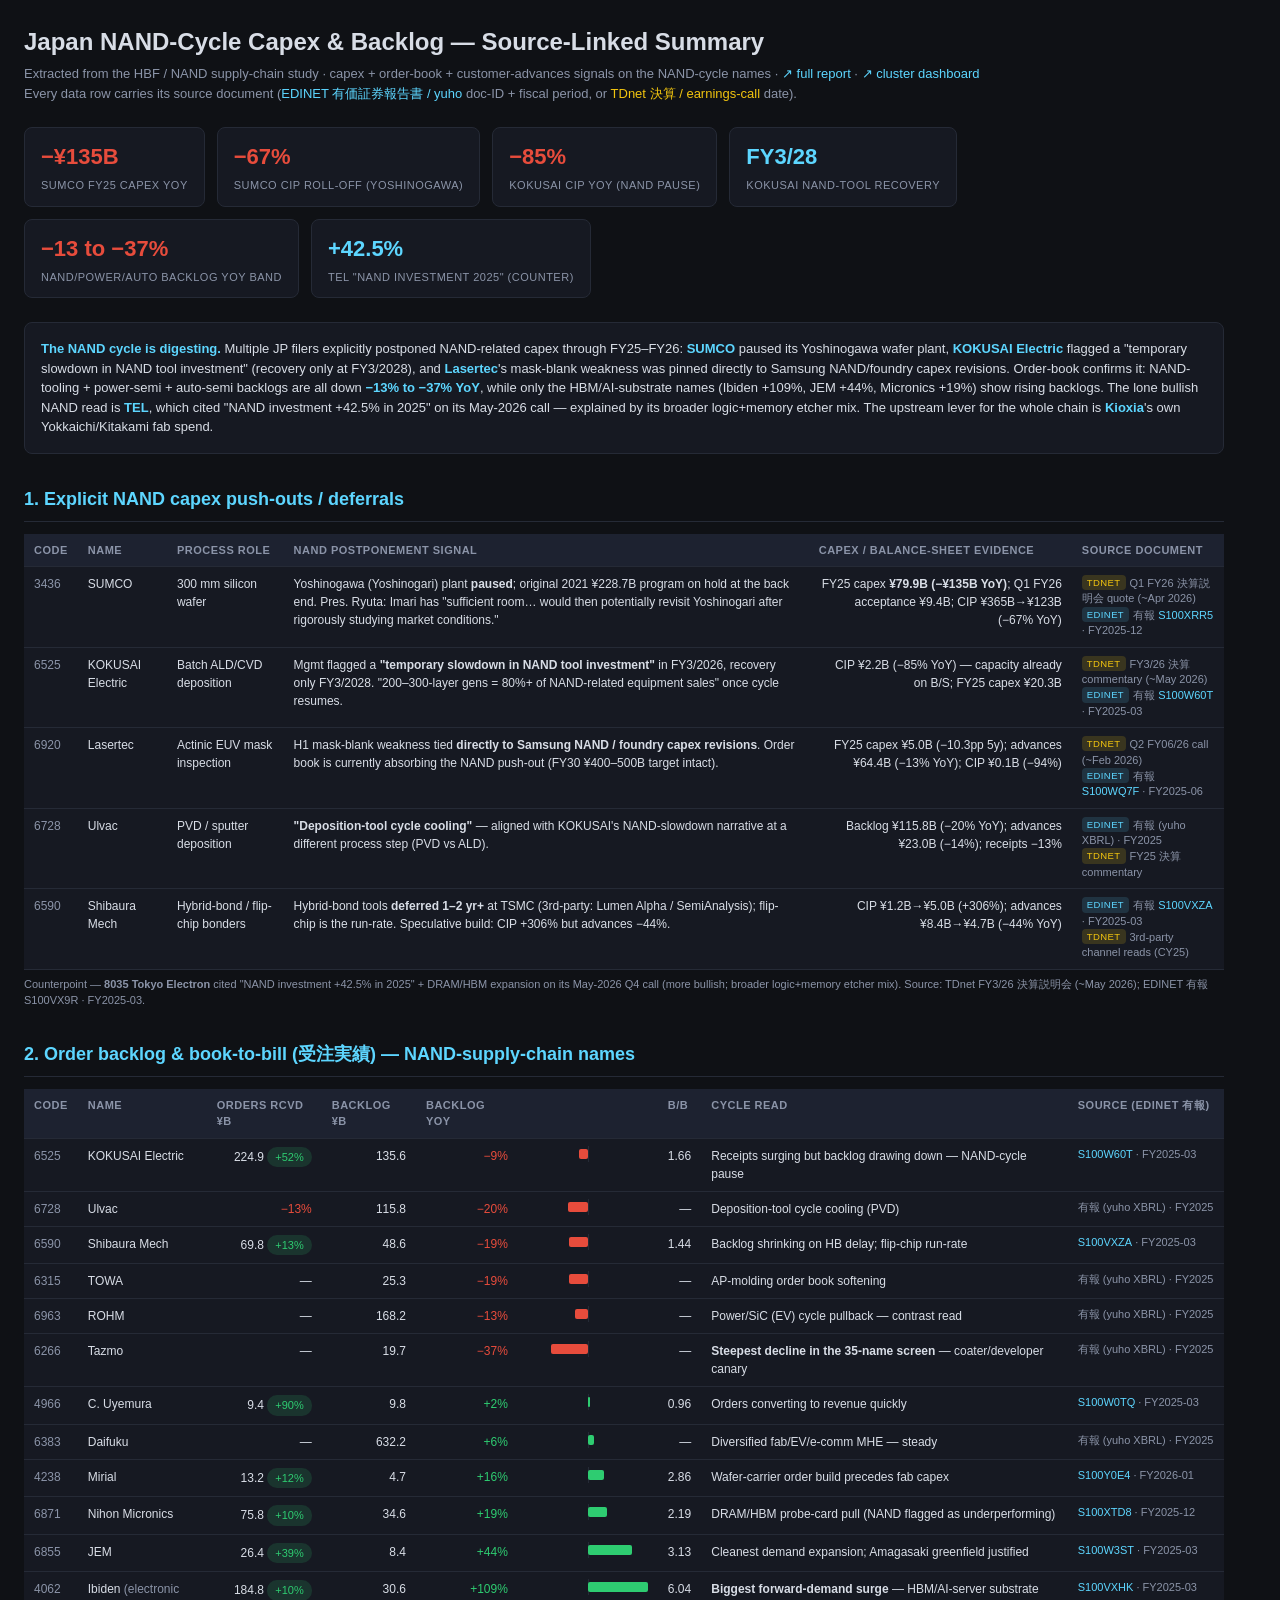
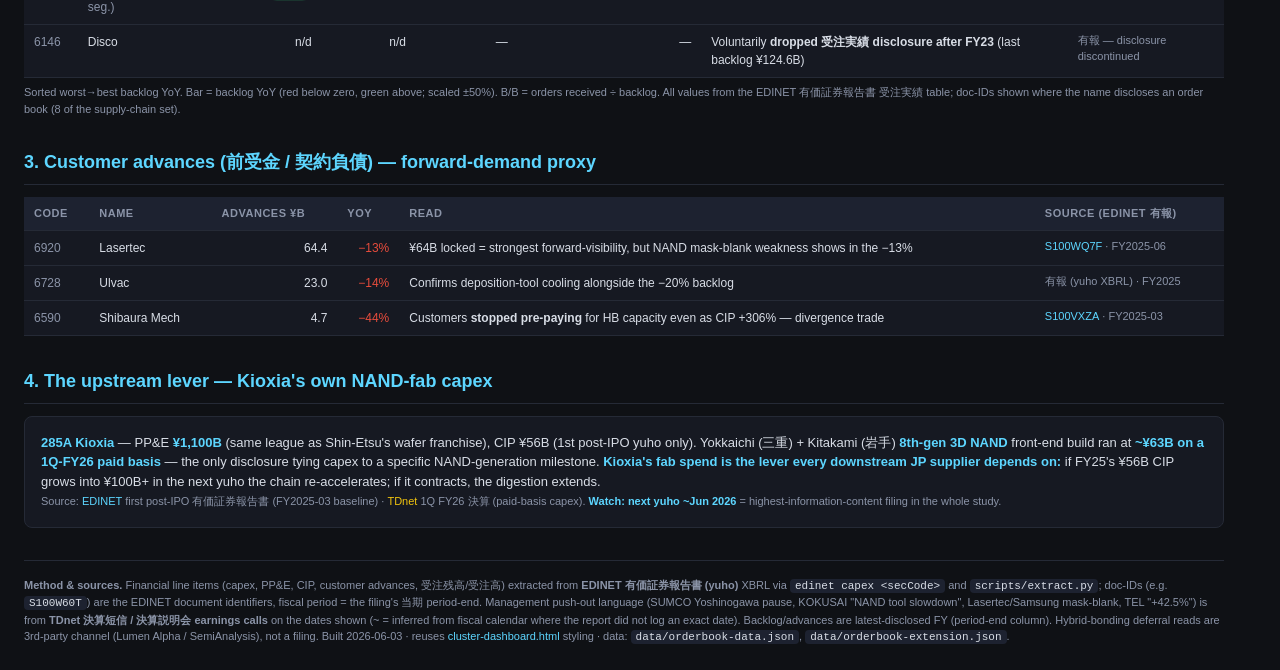
==== 2026-05-27-jp-semi-supply-chain-facilities/nand-capex-backlog.html @ 32453f24 "add NAND-cycle capex & backlog source-linked summary Source-attributed HTML for the HBF/NAND screen:" ====
<!DOCTYPE html>
<html lang="en">
<head>
<meta charset="UTF-8">
<meta name="viewport" content="width=device-width, initial-scale=1">
<title>Japan NAND-Cycle Capex &amp; Backlog — Source-Linked Summary</title>
<style>
  /* CSS reused from cluster-dashboard.html (semi-screen) for visual consistency */
  :root {
    --bg: #0f1115;
    --panel: #161922;
    --border: #252a36;
    --text: #d8dde6;
    --muted: #8b94a8;
    --accent: #5dd6ff;
    --up: #2ecc71;
    --down: #e74c3c;
    --neutral: #f1c40f;
  }
  body {
    margin: 0; padding: 24px;
    background: var(--bg);
    color: var(--text);
    font-family: -apple-system, BlinkMacSystemFont, "Segoe UI", Roboto, sans-serif;
    line-height: 1.5;
    max-width: 1200px;
  }
  h1 { font-size: 24px; margin: 0 0 4px; }
  h2 { font-size: 18px; margin: 32px 0 12px; color: var(--accent); border-bottom: 1px solid var(--border); padding-bottom: 8px; }
  h3 { font-size: 14px; margin: 16px 0 8px; color: var(--muted); text-transform: uppercase; letter-spacing: 0.5px; }
  .subtitle { color: var(--muted); margin-bottom: 24px; font-size: 13px; }
  .kpis { display: flex; gap: 12px; margin: 24px 0; flex-wrap: wrap; }
  .kpi {
    background: var(--panel); border: 1px solid var(--border);
    padding: 12px 16px; border-radius: 8px; min-width: 140px;
  }
  .kpi .val { font-size: 22px; font-weight: 600; color: var(--accent); }
  .kpi .val.down { color: var(--down); }
  .kpi .lbl { font-size: 11px; color: var(--muted); text-transform: uppercase; letter-spacing: 0.5px; margin-top: 4px; }
  .narrative {
    background: var(--panel); border: 1px solid var(--border);
    border-radius: 8px; padding: 16px; margin-bottom: 16px;
    font-size: 13px; color: var(--text);
  }
  .narrative b { color: var(--accent); }
  table {
    width: 100%; border-collapse: collapse;
    background: var(--panel); margin: 12px 0;
    font-size: 12px;
  }
  th, td { padding: 8px 10px; text-align: left; border-bottom: 1px solid var(--border); vertical-align: top; }
  th { background: #1d2230; color: var(--muted); text-transform: uppercase; font-size: 11px; letter-spacing: 0.5px; }
  td.num { text-align: right; font-variant-numeric: tabular-nums; }
  td.pos { color: var(--up); }
  td.neg { color: var(--down); }
  td.code { font-variant-numeric: tabular-nums; color: var(--muted); }
  .pill {
    display: inline-block; padding: 2px 8px; border-radius: 10px;
    background: #1d2230; color: var(--muted); font-size: 11px;
  }
  .pill.up { background: rgba(46, 204, 113, 0.15); color: var(--up); }
  .pill.down { background: rgba(231, 76, 60, 0.15); color: var(--down); }
  /* source-document cell */
  td.src { font-size: 11px; color: var(--muted); line-height: 1.4; }
  td.src .doc { color: var(--accent); font-variant-numeric: tabular-nums; }
  td.src .tag {
    display: inline-block; font-size: 9.5px; text-transform: uppercase; letter-spacing: 0.4px;
    padding: 1px 5px; border-radius: 4px; margin-right: 4px; vertical-align: 1px;
  }
  td.src .tag.edinet { background: rgba(93,214,255,0.14); color: var(--accent); }
  td.src .tag.tdnet { background: rgba(241,196,15,0.16); color: var(--neutral); }
  /* diverging YoY bar */
  .bar { position: relative; height: 14px; width: 120px; }
  .bar .zero { position: absolute; left: 50%; top: -1px; bottom: -1px; width: 1px; background: var(--border); }
  .bar .fill { position: absolute; top: 2px; height: 10px; border-radius: 2px; }
  .bar .fill.up { left: 50%; background: var(--up); }
  .bar .fill.down { right: 50%; background: var(--down); }
  footer { color: var(--muted); font-size: 11px; margin-top: 32px; border-top: 1px solid var(--border); padding-top: 16px; }
  footer code { background: #1d2230; padding: 1px 5px; border-radius: 4px; color: var(--text); }
  a { color: var(--accent); text-decoration: none; }
  a:hover { text-decoration: underline; }
  caption { caption-side: bottom; text-align: left; color: var(--muted); font-size: 11px; padding-top: 6px; }
</style>
</head>
<body>

<h1>Japan NAND-Cycle Capex &amp; Backlog — Source-Linked Summary</h1>
<div class="subtitle">
  Extracted from the HBF / NAND supply-chain study · capex + order-book + customer-advances signals on the NAND-cycle names ·
  <a href="REPORT.md">↗ full report</a> · <a href="cluster-dashboard.html">↗ cluster dashboard</a>
  <br>Every data row carries its source document (<span style="color:var(--accent)">EDINET 有価証券報告書 / yuho</span> doc-ID + fiscal period, or <span style="color:var(--neutral)">TDnet 決算 / earnings-call</span> date).
</div>

<div class="kpis">
  <div class="kpi"><div class="val down">−¥135B</div><div class="lbl">SUMCO FY25 capex YoY</div></div>
  <div class="kpi"><div class="val down">−67%</div><div class="lbl">SUMCO CIP roll-off (Yoshinogawa)</div></div>
  <div class="kpi"><div class="val down">−85%</div><div class="lbl">KOKUSAI CIP YoY (NAND pause)</div></div>
  <div class="kpi"><div class="val">FY3/28</div><div class="lbl">KOKUSAI NAND-tool recovery</div></div>
  <div class="kpi"><div class="val down">−13&nbsp;to&nbsp;−37%</div><div class="lbl">NAND/power/auto backlog YoY band</div></div>
  <div class="kpi"><div class="val">+42.5%</div><div class="lbl">TEL "NAND investment 2025" (counter)</div></div>
</div>

<div class="narrative">
<b>The NAND cycle is digesting.</b> Multiple JP filers explicitly postponed NAND-related capex through FY25–FY26: <b>SUMCO</b> paused its Yoshinogawa wafer plant, <b>KOKUSAI Electric</b> flagged a "temporary slowdown in NAND tool investment" (recovery only at FY3/2028), and <b>Lasertec</b>'s mask-blank weakness was pinned directly to Samsung NAND/foundry capex revisions. Order-book confirms it: NAND-tooling + power-semi + auto-semi backlogs are all down <b>−13% to −37% YoY</b>, while only the HBM/AI-substrate names (Ibiden +109%, JEM +44%, Micronics +19%) show rising backlogs. The lone bullish NAND read is <b>TEL</b>, which cited "NAND investment +42.5% in 2025" on its May-2026 call — explained by its broader logic+memory etcher mix. The upstream lever for the whole chain is <b>Kioxia</b>'s own Yokkaichi/Kitakami fab spend.
</div>

<h2>1. Explicit NAND capex push-outs / deferrals</h2>
<table>
  <thead>
    <tr>
      <th>Code</th><th>Name</th><th>Process role</th><th>NAND postponement signal</th><th>Capex / balance-sheet evidence</th><th>Source document</th>
    </tr>
  </thead>
  <tbody>
    <tr>
      <td class="code">3436</td><td>SUMCO</td><td>300 mm silicon wafer</td>
      <td>Yoshinogawa (Yoshinogari) plant <b>paused</b>; original 2021 ¥228.7B program on hold at the back end. Pres. Ryuta: Imari has "sufficient room… would then potentially revisit Yoshinogari after rigorously studying market conditions."</td>
      <td class="num">FY25 capex <b>¥79.9B (−¥135B YoY)</b>; Q1 FY26 acceptance ¥9.4B; CIP ¥365B→¥123B (<span class="neg">−67% YoY</span>)</td>
      <td class="src"><span class="tag tdnet">tdnet</span>Q1 FY26 決算説明会 quote (~Apr 2026)<br><span class="tag edinet">edinet</span>有報 <span class="doc">S100XRR5</span> · FY2025-12</td>
    </tr>
    <tr>
      <td class="code">6525</td><td>KOKUSAI Electric</td><td>Batch ALD/CVD deposition</td>
      <td>Mgmt flagged a <b>"temporary slowdown in NAND tool investment"</b> in FY3/2026, recovery only FY3/2028. "200–300-layer gens = 80%+ of NAND-related equipment sales" once cycle resumes.</td>
      <td class="num">CIP ¥2.2B (<span class="neg">−85% YoY</span>) — capacity already on B/S; FY25 capex ¥20.3B</td>
      <td class="src"><span class="tag tdnet">tdnet</span>FY3/26 決算 commentary (~May 2026)<br><span class="tag edinet">edinet</span>有報 <span class="doc">S100W60T</span> · FY2025-03</td>
    </tr>
    <tr>
      <td class="code">6920</td><td>Lasertec</td><td>Actinic EUV mask inspection</td>
      <td>H1 mask-blank weakness tied <b>directly to Samsung NAND / foundry capex revisions</b>. Order book is currently absorbing the NAND push-out (FY30 ¥400–500B target intact).</td>
      <td class="num">FY25 capex ¥5.0B (−10.3pp 5y); advances ¥64.4B (<span class="neg">−13% YoY</span>); CIP ¥0.1B (<span class="neg">−94%</span>)</td>
      <td class="src"><span class="tag tdnet">tdnet</span>Q2 FY06/26 call (~Feb 2026)<br><span class="tag edinet">edinet</span>有報 <span class="doc">S100WQ7F</span> · FY2025-06</td>
    </tr>
    <tr>
      <td class="code">6728</td><td>Ulvac</td><td>PVD / sputter deposition</td>
      <td><b>"Deposition-tool cycle cooling"</b> — aligned with KOKUSAI's NAND-slowdown narrative at a different process step (PVD vs ALD).</td>
      <td class="num">Backlog ¥115.8B (<span class="neg">−20% YoY</span>); advances ¥23.0B (−14%); receipts −13%</td>
      <td class="src"><span class="tag edinet">edinet</span>有報 (yuho XBRL) · FY2025<br><span class="tag tdnet">tdnet</span>FY25 決算 commentary</td>
    </tr>
    <tr>
      <td class="code">6590</td><td>Shibaura Mech</td><td>Hybrid-bond / flip-chip bonders</td>
      <td>Hybrid-bond tools <b>deferred 1–2 yr+</b> at TSMC (3rd-party: Lumen Alpha / SemiAnalysis); flip-chip is the run-rate. Speculative build: CIP +306% but advances −44%.</td>
      <td class="num">CIP ¥1.2B→¥5.0B (+306%); advances ¥8.4B→¥4.7B (<span class="neg">−44% YoY</span>)</td>
      <td class="src"><span class="tag edinet">edinet</span>有報 <span class="doc">S100VXZA</span> · FY2025-03<br><span class="tag tdnet">tdnet</span>3rd-party channel reads (CY25)</td>
    </tr>
  </tbody>
  <caption>Counterpoint — <b>8035 Tokyo Electron</b> cited "NAND investment +42.5% in 2025" + DRAM/HBM expansion on its May-2026 Q4 call (more bullish; broader logic+memory etcher mix). Source: TDnet FY3/26 決算説明会 (~May 2026); EDINET 有報 <span class="doc">S100VX9R</span> · FY2025-03.</caption>
</table>

<h2>2. Order backlog &amp; book-to-bill (受注実績) — NAND-supply-chain names</h2>
<table>
  <thead>
    <tr>
      <th>Code</th><th>Name</th><th>Orders rcvd ¥B</th><th>Backlog ¥B</th><th>Backlog YoY</th><th></th><th>B/B</th><th>Cycle read</th><th>Source (EDINET 有報)</th>
    </tr>
  </thead>
  <tbody>
    <tr>
      <td class="code">6525</td><td>KOKUSAI Electric</td><td class="num">224.9 <span class="pill up">+52%</span></td><td class="num">135.6</td><td class="num neg">−9%</td>
      <td><div class="bar"><span class="zero"></span><span class="fill down" style="width:9px;right:50%"></span></div></td>
      <td class="num">1.66</td><td>Receipts surging but backlog drawing down — NAND-cycle pause</td>
      <td class="src"><span class="doc">S100W60T</span> · FY2025-03</td>
    </tr>
    <tr>
      <td class="code">6728</td><td>Ulvac</td><td class="num neg">−13%</td><td class="num">115.8</td><td class="num neg">−20%</td>
      <td><div class="bar"><span class="zero"></span><span class="fill down" style="width:20px;right:50%"></span></div></td>
      <td class="num">—</td><td>Deposition-tool cycle cooling (PVD)</td>
      <td class="src">有報 (yuho XBRL) · FY2025</td>
    </tr>
    <tr>
      <td class="code">6590</td><td>Shibaura Mech</td><td class="num">69.8 <span class="pill up">+13%</span></td><td class="num">48.6</td><td class="num neg">−19%</td>
      <td><div class="bar"><span class="zero"></span><span class="fill down" style="width:19px;right:50%"></span></div></td>
      <td class="num">1.44</td><td>Backlog shrinking on HB delay; flip-chip run-rate</td>
      <td class="src"><span class="doc">S100VXZA</span> · FY2025-03</td>
    </tr>
    <tr>
      <td class="code">6315</td><td>TOWA</td><td class="num">—</td><td class="num">25.3</td><td class="num neg">−19%</td>
      <td><div class="bar"><span class="zero"></span><span class="fill down" style="width:19px;right:50%"></span></div></td>
      <td class="num">—</td><td>AP-molding order book softening</td>
      <td class="src">有報 (yuho XBRL) · FY2025</td>
    </tr>
    <tr>
      <td class="code">6963</td><td>ROHM</td><td class="num">—</td><td class="num">168.2</td><td class="num neg">−13%</td>
      <td><div class="bar"><span class="zero"></span><span class="fill down" style="width:13px;right:50%"></span></div></td>
      <td class="num">—</td><td>Power/SiC (EV) cycle pullback — contrast read</td>
      <td class="src">有報 (yuho XBRL) · FY2025</td>
    </tr>
    <tr>
      <td class="code">6266</td><td>Tazmo</td><td class="num">—</td><td class="num">19.7</td><td class="num neg">−37%</td>
      <td><div class="bar"><span class="zero"></span><span class="fill down" style="width:37px;right:50%"></span></div></td>
      <td class="num">—</td><td><b>Steepest decline in the 35-name screen</b> — coater/developer canary</td>
      <td class="src">有報 (yuho XBRL) · FY2025</td>
    </tr>
    <tr>
      <td class="code">4966</td><td>C. Uyemura</td><td class="num">9.4 <span class="pill up">+90%</span></td><td class="num">9.8</td><td class="num pos">+2%</td>
      <td><div class="bar"><span class="zero"></span><span class="fill up" style="width:2px;left:50%"></span></div></td>
      <td class="num">0.96</td><td>Orders converting to revenue quickly</td>
      <td class="src"><span class="doc">S100W0TQ</span> · FY2025-03</td>
    </tr>
    <tr>
      <td class="code">6383</td><td>Daifuku</td><td class="num">—</td><td class="num">632.2</td><td class="num pos">+6%</td>
      <td><div class="bar"><span class="zero"></span><span class="fill up" style="width:6px;left:50%"></span></div></td>
      <td class="num">—</td><td>Diversified fab/EV/e-comm MHE — steady</td>
      <td class="src">有報 (yuho XBRL) · FY2025</td>
    </tr>
    <tr>
      <td class="code">4238</td><td>Mirial</td><td class="num">13.2 <span class="pill up">+12%</span></td><td class="num">4.7</td><td class="num pos">+16%</td>
      <td><div class="bar"><span class="zero"></span><span class="fill up" style="width:16px;left:50%"></span></div></td>
      <td class="num">2.86</td><td>Wafer-carrier order build precedes fab capex</td>
      <td class="src"><span class="doc">S100Y0E4</span> · FY2026-01</td>
    </tr>
    <tr>
      <td class="code">6871</td><td>Nihon Micronics</td><td class="num">75.8 <span class="pill up">+10%</span></td><td class="num">34.6</td><td class="num pos">+19%</td>
      <td><div class="bar"><span class="zero"></span><span class="fill up" style="width:19px;left:50%"></span></div></td>
      <td class="num">2.19</td><td>DRAM/HBM probe-card pull (NAND flagged as underperforming)</td>
      <td class="src"><span class="doc">S100XTD8</span> · FY2025-12</td>
    </tr>
    <tr>
      <td class="code">6855</td><td>JEM</td><td class="num">26.4 <span class="pill up">+39%</span></td><td class="num">8.4</td><td class="num pos">+44%</td>
      <td><div class="bar"><span class="zero"></span><span class="fill up" style="width:44px;left:50%"></span></div></td>
      <td class="num">3.13</td><td>Cleanest demand expansion; Amagasaki greenfield justified</td>
      <td class="src"><span class="doc">S100W3ST</span> · FY2025-03</td>
    </tr>
    <tr>
      <td class="code">4062</td><td>Ibiden <span style="color:var(--muted)">(electronic seg.)</span></td><td class="num">184.8 <span class="pill up">+10%</span></td><td class="num">30.6</td><td class="num pos">+109%</td>
      <td><div class="bar"><span class="zero"></span><span class="fill up" style="width:60px;left:50%"></span></div></td>
      <td class="num">6.04</td><td><b>Biggest forward-demand surge</b> — HBM/AI-server substrate</td>
      <td class="src"><span class="doc">S100VXHK</span> · FY2025-03</td>
    </tr>
    <tr>
      <td class="code">6146</td><td>Disco</td><td class="num">n/d</td><td class="num">n/d</td><td class="num">—</td>
      <td></td>
      <td class="num">—</td><td>Voluntarily <b>dropped 受注実績 disclosure after FY23</b> (last backlog ¥124.6B)</td>
      <td class="src">有報 — disclosure discontinued</td>
    </tr>
  </tbody>
  <caption>Sorted worst→best backlog YoY. Bar = backlog YoY (red below zero, green above; scaled ±50%). B/B = orders received ÷ backlog. All values from the EDINET 有価証券報告書 受注実績 table; doc-IDs shown where the name discloses an order book (8 of the supply-chain set).</caption>
</table>

<h2>3. Customer advances (前受金 / 契約負債) — forward-demand proxy</h2>
<table>
  <thead>
    <tr><th>Code</th><th>Name</th><th>Advances ¥B</th><th>YoY</th><th>Read</th><th>Source (EDINET 有報)</th></tr>
  </thead>
  <tbody>
    <tr><td class="code">6920</td><td>Lasertec</td><td class="num">64.4</td><td class="num neg">−13%</td><td>¥64B locked = strongest forward-visibility, but NAND mask-blank weakness shows in the −13%</td><td class="src"><span class="doc">S100WQ7F</span> · FY2025-06</td></tr>
    <tr><td class="code">6728</td><td>Ulvac</td><td class="num">23.0</td><td class="num neg">−14%</td><td>Confirms deposition-tool cooling alongside the −20% backlog</td><td class="src">有報 (yuho XBRL) · FY2025</td></tr>
    <tr><td class="code">6590</td><td>Shibaura Mech</td><td class="num">4.7</td><td class="num neg">−44%</td><td>Customers <b>stopped pre-paying</b> for HB capacity even as CIP +306% — divergence trade</td><td class="src"><span class="doc">S100VXZA</span> · FY2025-03</td></tr>
  </tbody>
</table>

<h2>4. The upstream lever — Kioxia's own NAND-fab capex</h2>
<div class="narrative">
<b>285A Kioxia</b> — PP&amp;E <b>¥1,100B</b> (same league as Shin-Etsu's wafer franchise), CIP ¥56B (1st post-IPO yuho only). Yokkaichi (三重) + Kitakami (岩手) <b>8th-gen 3D NAND</b> front-end build ran at <b>~¥63B on a 1Q-FY26 paid basis</b> — the only disclosure tying capex to a specific NAND-generation milestone. <b>Kioxia's fab spend is the lever every downstream JP supplier depends on:</b> if FY25's ¥56B CIP grows into ¥100B+ in the next yuho the chain re-accelerates; if it contracts, the digestion extends.
<br><span style="color:var(--muted);font-size:11px;">Source: <span style="color:var(--accent)">EDINET</span> first post-IPO 有価証券報告書 (FY2025-03 baseline) · <span style="color:var(--neutral)">TDnet</span> 1Q FY26 決算 (paid-basis capex). <b>Watch: next yuho ~Jun 2026</b> = highest-information-content filing in the whole study.</span>
</div>

<footer>
<b>Method &amp; sources.</b> Financial line items (capex, PP&amp;E, CIP, customer advances, 受注残高/受注高) extracted from <b>EDINET 有価証券報告書 (yuho)</b> XBRL via <code>edinet capex &lt;secCode&gt;</code> and <code>scripts/extract.py</code>; doc-IDs (e.g. <code>S100W60T</code>) are the EDINET document identifiers, fiscal period = the filing's 当期 period-end. Management push-out language (SUMCO Yoshinogawa pause, KOKUSAI "NAND tool slowdown", Lasertec/Samsung mask-blank, TEL "+42.5%") is from <b>TDnet 決算短信 / 決算説明会 earnings calls</b> on the dates shown (~ = inferred from fiscal calendar where the report did not log an exact date). Backlog/advances are latest-disclosed FY (period-end column). Hybrid-bonding deferral reads are 3rd-party channel (Lumen Alpha / SemiAnalysis), not a filing. Built 2026-06-03 · reuses <a href="cluster-dashboard.html">cluster-dashboard.html</a> styling · data: <code>data/orderbook-data.json</code>, <code>data/orderbook-extension.json</code>.
</footer>

</body>
</html>
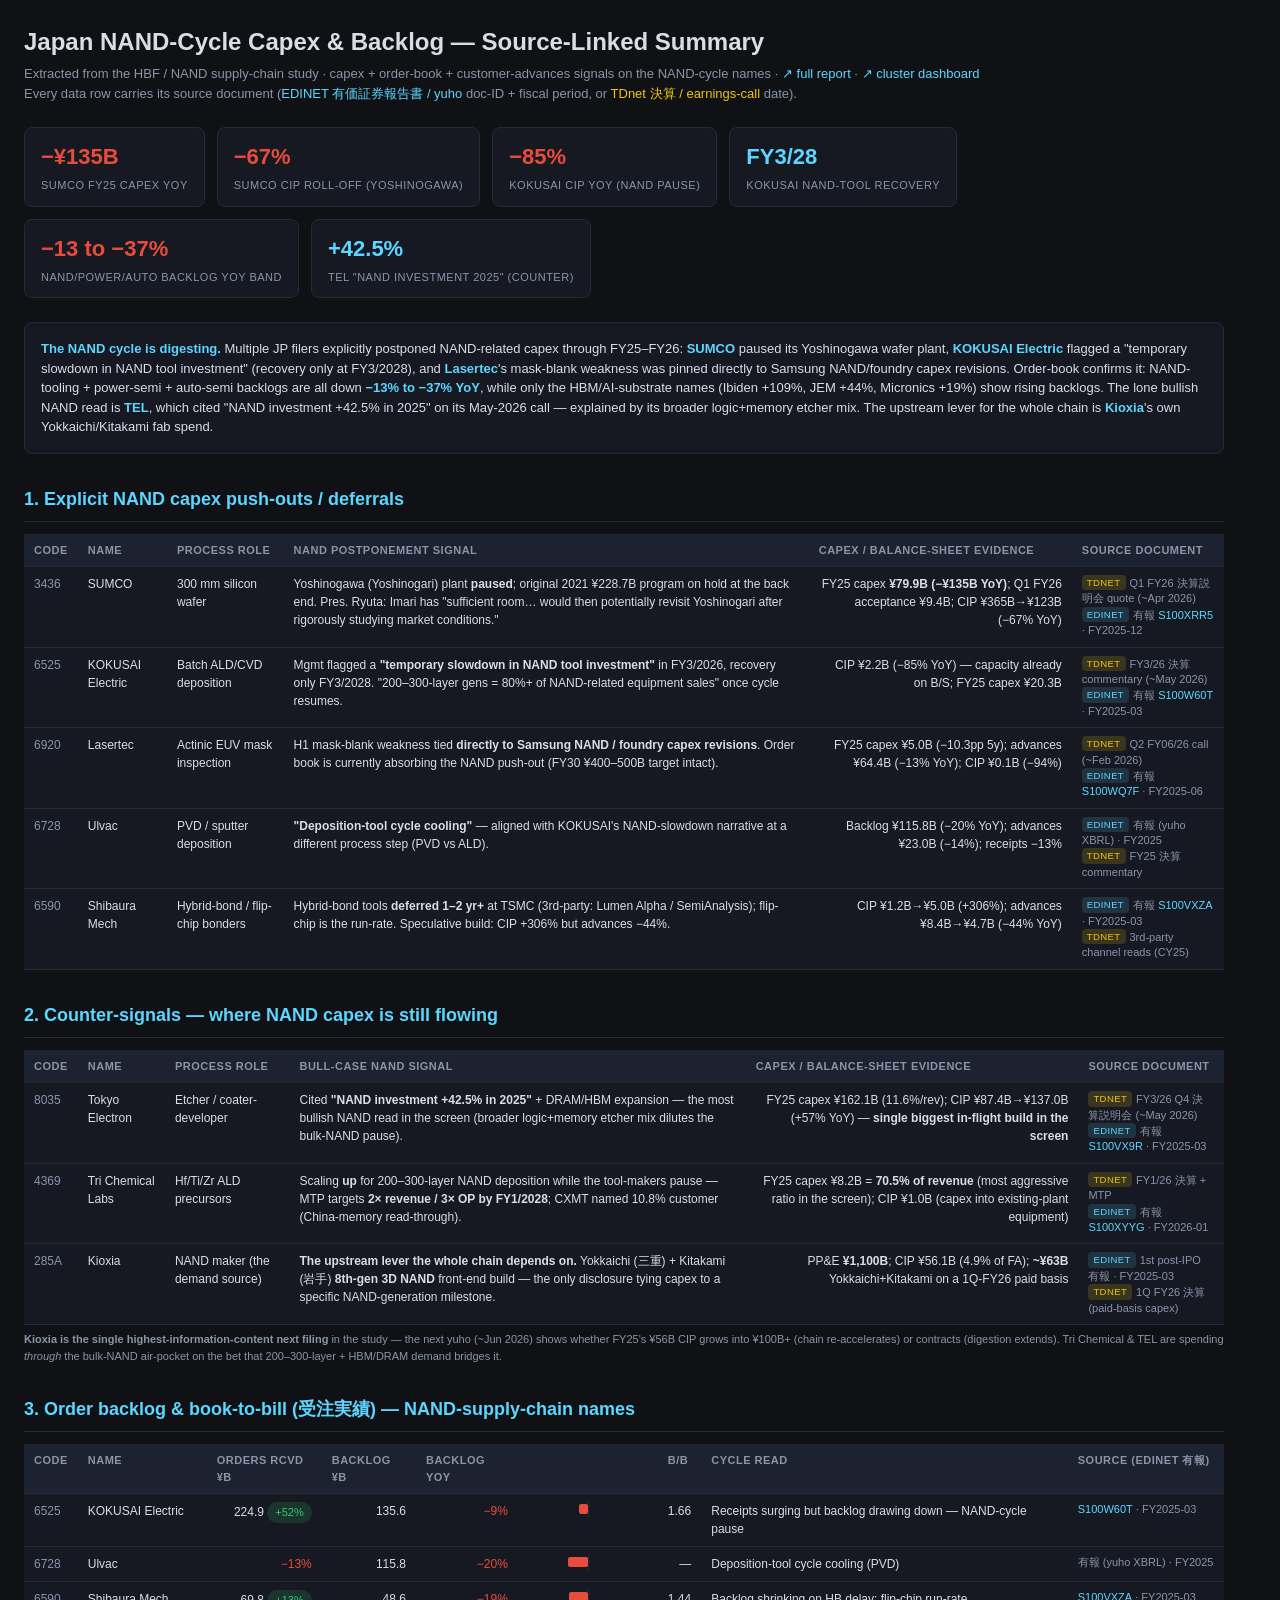
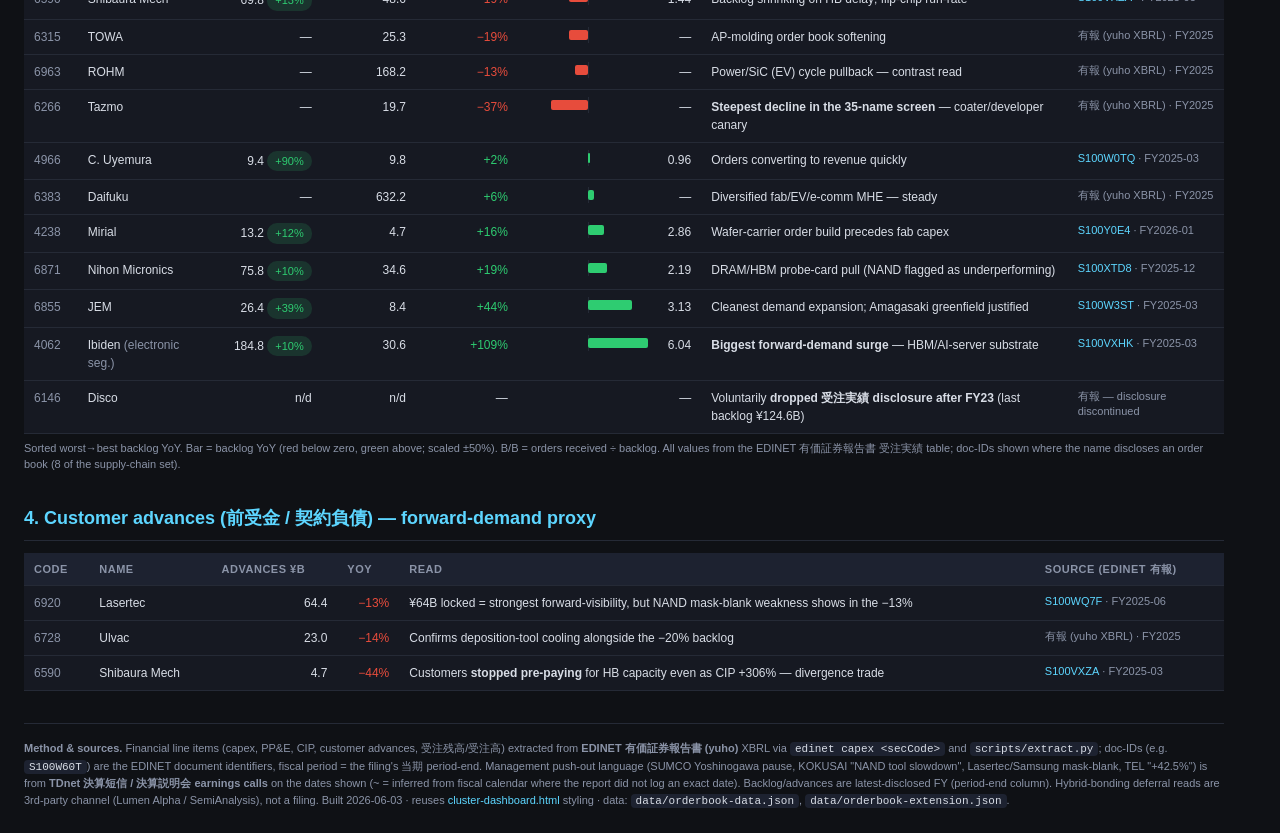
==== commit b272c5f2: "add NAND counter-signals section (TEL, Tri Chemical, Kioxia capex) Promote the bull-case counter to " ====
--- a/2026-05-27-jp-semi-supply-chain-facilities/nand-capex-backlog.html
+++ b/2026-05-27-jp-semi-supply-chain-facilities/nand-capex-backlog.html
@@ -143,10 +143,39 @@
       <td class="src"><span class="tag edinet">edinet</span>有報 <span class="doc">S100VXZA</span> · FY2025-03<br><span class="tag tdnet">tdnet</span>3rd-party channel reads (CY25)</td>
     </tr>
   </tbody>
-  <caption>Counterpoint — <b>8035 Tokyo Electron</b> cited "NAND investment +42.5% in 2025" + DRAM/HBM expansion on its May-2026 Q4 call (more bullish; broader logic+memory etcher mix). Source: TDnet FY3/26 決算説明会 (~May 2026); EDINET 有報 <span class="doc">S100VX9R</span> · FY2025-03.</caption>
-</table>
-
-<h2>2. Order backlog &amp; book-to-bill (受注実績) — NAND-supply-chain names</h2>
+</table>
+
+<h2>2. Counter-signals — where NAND capex is still flowing</h2>
+<table>
+  <thead>
+    <tr>
+      <th>Code</th><th>Name</th><th>Process role</th><th>Bull-case NAND signal</th><th>Capex / balance-sheet evidence</th><th>Source document</th>
+    </tr>
+  </thead>
+  <tbody>
+    <tr>
+      <td class="code">8035</td><td>Tokyo Electron</td><td>Etcher / coater-developer</td>
+      <td>Cited <b>"NAND investment +42.5% in 2025"</b> + DRAM/HBM expansion — the most bullish NAND read in the screen (broader logic+memory etcher mix dilutes the bulk-NAND pause).</td>
+      <td class="num">FY25 capex ¥162.1B (11.6%/rev); CIP ¥87.4B→¥137.0B (<span class="pos">+57% YoY</span>) — <b>single biggest in-flight build in the screen</b></td>
+      <td class="src"><span class="tag tdnet">tdnet</span>FY3/26 Q4 決算説明会 (~May 2026)<br><span class="tag edinet">edinet</span>有報 <span class="doc">S100VX9R</span> · FY2025-03</td>
+    </tr>
+    <tr>
+      <td class="code">4369</td><td>Tri Chemical Labs</td><td>Hf/Ti/Zr ALD precursors</td>
+      <td>Scaling <b>up</b> for 200–300-layer NAND deposition while the tool-makers pause — MTP targets <b>2× revenue / 3× OP by FY1/2028</b>; CXMT named 10.8% customer (China-memory read-through).</td>
+      <td class="num">FY25 capex ¥8.2B = <b>70.5% of revenue</b> (most aggressive ratio in the screen); CIP ¥1.0B (capex into existing-plant equipment)</td>
+      <td class="src"><span class="tag tdnet">tdnet</span>FY1/26 決算 + MTP<br><span class="tag edinet">edinet</span>有報 <span class="doc">S100XYYG</span> · FY2026-01</td>
+    </tr>
+    <tr>
+      <td class="code">285A</td><td>Kioxia</td><td>NAND maker (the demand source)</td>
+      <td><b>The upstream lever the whole chain depends on.</b> Yokkaichi (三重) + Kitakami (岩手) <b>8th-gen 3D NAND</b> front-end build — the only disclosure tying capex to a specific NAND-generation milestone.</td>
+      <td class="num">PP&amp;E <b>¥1,100B</b>; CIP ¥56.1B (4.9% of FA); <b>~¥63B</b> Yokkaichi+Kitakami on a 1Q-FY26 paid basis</td>
+      <td class="src"><span class="tag edinet">edinet</span>1st post-IPO 有報 · FY2025-03<br><span class="tag tdnet">tdnet</span>1Q FY26 決算 (paid-basis capex)</td>
+    </tr>
+  </tbody>
+  <caption><b>Kioxia is the single highest-information-content next filing</b> in the study — the next yuho (~Jun 2026) shows whether FY25's ¥56B CIP grows into ¥100B+ (chain re-accelerates) or contracts (digestion extends). Tri Chemical &amp; TEL are spending <i>through</i> the bulk-NAND air-pocket on the bet that 200–300-layer + HBM/DRAM demand bridges it.</caption>
+</table>
+
+<h2>3. Order backlog &amp; book-to-bill (受注実績) — NAND-supply-chain names</h2>
 <table>
   <thead>
     <tr>
@@ -236,7 +265,7 @@
   <caption>Sorted worst→best backlog YoY. Bar = backlog YoY (red below zero, green above; scaled ±50%). B/B = orders received ÷ backlog. All values from the EDINET 有価証券報告書 受注実績 table; doc-IDs shown where the name discloses an order book (8 of the supply-chain set).</caption>
 </table>
 
-<h2>3. Customer advances (前受金 / 契約負債) — forward-demand proxy</h2>
+<h2>4. Customer advances (前受金 / 契約負債) — forward-demand proxy</h2>
 <table>
   <thead>
     <tr><th>Code</th><th>Name</th><th>Advances ¥B</th><th>YoY</th><th>Read</th><th>Source (EDINET 有報)</th></tr>
@@ -248,12 +277,6 @@
   </tbody>
 </table>
 
-<h2>4. The upstream lever — Kioxia's own NAND-fab capex</h2>
-<div class="narrative">
-<b>285A Kioxia</b> — PP&amp;E <b>¥1,100B</b> (same league as Shin-Etsu's wafer franchise), CIP ¥56B (1st post-IPO yuho only). Yokkaichi (三重) + Kitakami (岩手) <b>8th-gen 3D NAND</b> front-end build ran at <b>~¥63B on a 1Q-FY26 paid basis</b> — the only disclosure tying capex to a specific NAND-generation milestone. <b>Kioxia's fab spend is the lever every downstream JP supplier depends on:</b> if FY25's ¥56B CIP grows into ¥100B+ in the next yuho the chain re-accelerates; if it contracts, the digestion extends.
-<br><span style="color:var(--muted);font-size:11px;">Source: <span style="color:var(--accent)">EDINET</span> first post-IPO 有価証券報告書 (FY2025-03 baseline) · <span style="color:var(--neutral)">TDnet</span> 1Q FY26 決算 (paid-basis capex). <b>Watch: next yuho ~Jun 2026</b> = highest-information-content filing in the whole study.</span>
-</div>
-
 <footer>
 <b>Method &amp; sources.</b> Financial line items (capex, PP&amp;E, CIP, customer advances, 受注残高/受注高) extracted from <b>EDINET 有価証券報告書 (yuho)</b> XBRL via <code>edinet capex &lt;secCode&gt;</code> and <code>scripts/extract.py</code>; doc-IDs (e.g. <code>S100W60T</code>) are the EDINET document identifiers, fiscal period = the filing's 当期 period-end. Management push-out language (SUMCO Yoshinogawa pause, KOKUSAI "NAND tool slowdown", Lasertec/Samsung mask-blank, TEL "+42.5%") is from <b>TDnet 決算短信 / 決算説明会 earnings calls</b> on the dates shown (~ = inferred from fiscal calendar where the report did not log an exact date). Backlog/advances are latest-disclosed FY (period-end column). Hybrid-bonding deferral reads are 3rd-party channel (Lumen Alpha / SemiAnalysis), not a filing. Built 2026-06-03 · reuses <a href="cluster-dashboard.html">cluster-dashboard.html</a> styling · data: <code>data/orderbook-data.json</code>, <code>data/orderbook-extension.json</code>.
 </footer>
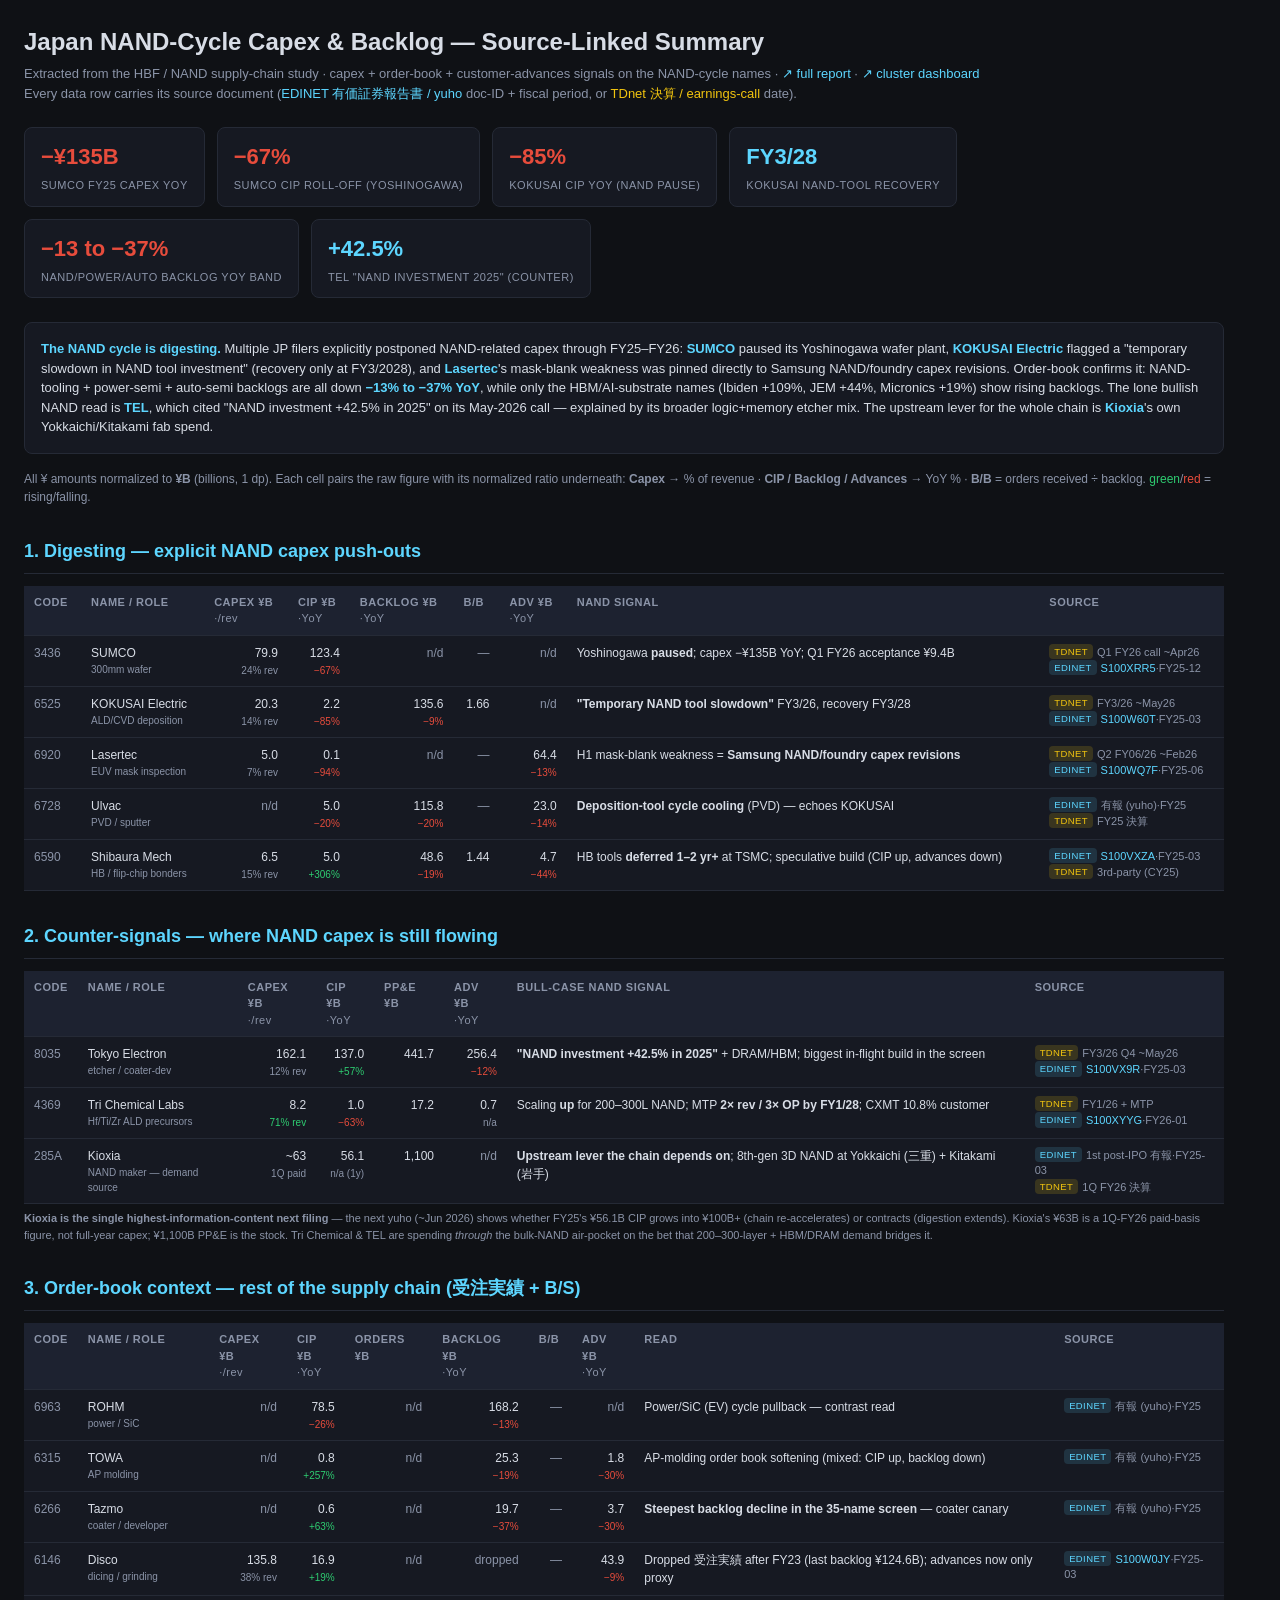
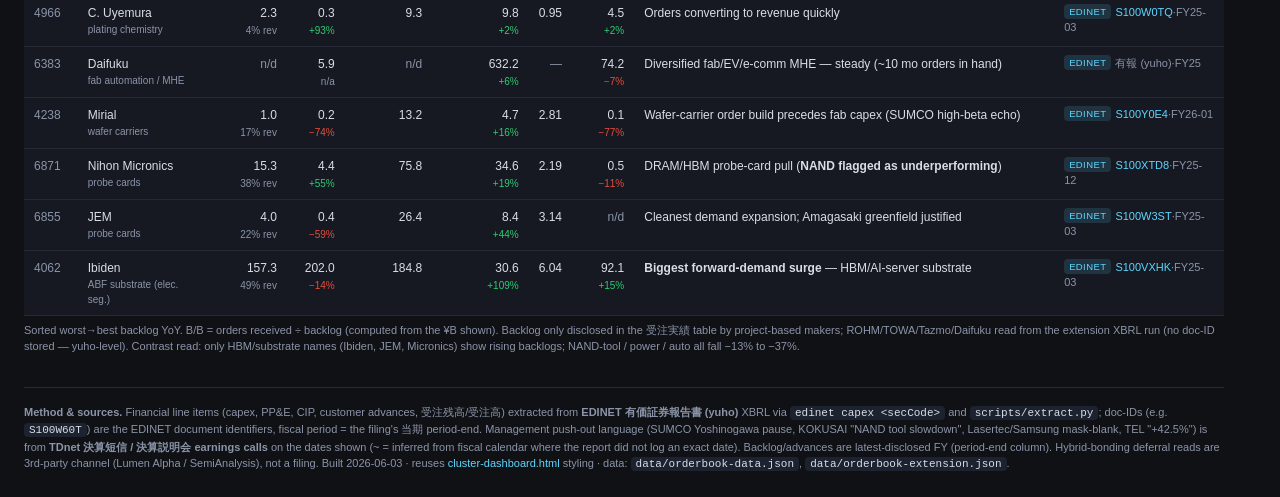
==== commit 188b3dbe: "normalize NAND tables: raw capex/backlog + ratios in unified columns Rework all three sections into " ====
--- a/2026-05-27-jp-semi-supply-chain-facilities/nand-capex-backlog.html
+++ b/2026-05-27-jp-semi-supply-chain-facilities/nand-capex-backlog.html
@@ -51,6 +51,11 @@
   th, td { padding: 8px 10px; text-align: left; border-bottom: 1px solid var(--border); vertical-align: top; }
   th { background: #1d2230; color: var(--muted); text-transform: uppercase; font-size: 11px; letter-spacing: 0.5px; }
   td.num { text-align: right; font-variant-numeric: tabular-nums; }
+  td.num .sub { display: block; font-size: 10px; font-weight: 400; margin-top: 1px; }
+  td.num .sub.pos { color: var(--up); }
+  td.num .sub.neg { color: var(--down); }
+  td.num .sub.mut { color: var(--muted); }
+  td.num .nd { color: var(--muted); }
   td.pos { color: var(--up); }
   td.neg { color: var(--down); }
   td.code { font-variant-numeric: tabular-nums; color: var(--muted); }
@@ -104,43 +109,71 @@
 <b>The NAND cycle is digesting.</b> Multiple JP filers explicitly postponed NAND-related capex through FY25–FY26: <b>SUMCO</b> paused its Yoshinogawa wafer plant, <b>KOKUSAI Electric</b> flagged a "temporary slowdown in NAND tool investment" (recovery only at FY3/2028), and <b>Lasertec</b>'s mask-blank weakness was pinned directly to Samsung NAND/foundry capex revisions. Order-book confirms it: NAND-tooling + power-semi + auto-semi backlogs are all down <b>−13% to −37% YoY</b>, while only the HBM/AI-substrate names (Ibiden +109%, JEM +44%, Micronics +19%) show rising backlogs. The lone bullish NAND read is <b>TEL</b>, which cited "NAND investment +42.5% in 2025" on its May-2026 call — explained by its broader logic+memory etcher mix. The upstream lever for the whole chain is <b>Kioxia</b>'s own Yokkaichi/Kitakami fab spend.
 </div>
 
-<h2>1. Explicit NAND capex push-outs / deferrals</h2>
+<p style="font-size:12px;color:var(--muted);margin:4px 0 0;">All ¥ amounts normalized to <b>¥B</b> (billions, 1 dp). Each cell pairs the raw figure with its normalized ratio underneath: <b>Capex</b> → % of revenue · <b>CIP / Backlog / Advances</b> → YoY % · <b>B/B</b> = orders received ÷ backlog. <span style="color:var(--up)">green</span>/<span style="color:var(--down)">red</span> = rising/falling.</p>
+
+<h2>1. Digesting — explicit NAND capex push-outs</h2>
 <table>
   <thead>
     <tr>
-      <th>Code</th><th>Name</th><th>Process role</th><th>NAND postponement signal</th><th>Capex / balance-sheet evidence</th><th>Source document</th>
+      <th>Code</th><th>Name / role</th>
+      <th>Capex ¥B<br><span style="font-weight:400;text-transform:none">·/rev</span></th>
+      <th>CIP ¥B<br><span style="font-weight:400;text-transform:none">·YoY</span></th>
+      <th>Backlog ¥B<br><span style="font-weight:400;text-transform:none">·YoY</span></th>
+      <th>B/B</th>
+      <th>Adv ¥B<br><span style="font-weight:400;text-transform:none">·YoY</span></th>
+      <th>NAND signal</th><th>Source</th>
     </tr>
   </thead>
   <tbody>
     <tr>
-      <td class="code">3436</td><td>SUMCO</td><td>300 mm silicon wafer</td>
-      <td>Yoshinogawa (Yoshinogari) plant <b>paused</b>; original 2021 ¥228.7B program on hold at the back end. Pres. Ryuta: Imari has "sufficient room… would then potentially revisit Yoshinogari after rigorously studying market conditions."</td>
-      <td class="num">FY25 capex <b>¥79.9B (−¥135B YoY)</b>; Q1 FY26 acceptance ¥9.4B; CIP ¥365B→¥123B (<span class="neg">−67% YoY</span>)</td>
-      <td class="src"><span class="tag tdnet">tdnet</span>Q1 FY26 決算説明会 quote (~Apr 2026)<br><span class="tag edinet">edinet</span>有報 <span class="doc">S100XRR5</span> · FY2025-12</td>
-    </tr>
-    <tr>
-      <td class="code">6525</td><td>KOKUSAI Electric</td><td>Batch ALD/CVD deposition</td>
-      <td>Mgmt flagged a <b>"temporary slowdown in NAND tool investment"</b> in FY3/2026, recovery only FY3/2028. "200–300-layer gens = 80%+ of NAND-related equipment sales" once cycle resumes.</td>
-      <td class="num">CIP ¥2.2B (<span class="neg">−85% YoY</span>) — capacity already on B/S; FY25 capex ¥20.3B</td>
-      <td class="src"><span class="tag tdnet">tdnet</span>FY3/26 決算 commentary (~May 2026)<br><span class="tag edinet">edinet</span>有報 <span class="doc">S100W60T</span> · FY2025-03</td>
-    </tr>
-    <tr>
-      <td class="code">6920</td><td>Lasertec</td><td>Actinic EUV mask inspection</td>
-      <td>H1 mask-blank weakness tied <b>directly to Samsung NAND / foundry capex revisions</b>. Order book is currently absorbing the NAND push-out (FY30 ¥400–500B target intact).</td>
-      <td class="num">FY25 capex ¥5.0B (−10.3pp 5y); advances ¥64.4B (<span class="neg">−13% YoY</span>); CIP ¥0.1B (<span class="neg">−94%</span>)</td>
-      <td class="src"><span class="tag tdnet">tdnet</span>Q2 FY06/26 call (~Feb 2026)<br><span class="tag edinet">edinet</span>有報 <span class="doc">S100WQ7F</span> · FY2025-06</td>
-    </tr>
-    <tr>
-      <td class="code">6728</td><td>Ulvac</td><td>PVD / sputter deposition</td>
-      <td><b>"Deposition-tool cycle cooling"</b> — aligned with KOKUSAI's NAND-slowdown narrative at a different process step (PVD vs ALD).</td>
-      <td class="num">Backlog ¥115.8B (<span class="neg">−20% YoY</span>); advances ¥23.0B (−14%); receipts −13%</td>
-      <td class="src"><span class="tag edinet">edinet</span>有報 (yuho XBRL) · FY2025<br><span class="tag tdnet">tdnet</span>FY25 決算 commentary</td>
-    </tr>
-    <tr>
-      <td class="code">6590</td><td>Shibaura Mech</td><td>Hybrid-bond / flip-chip bonders</td>
-      <td>Hybrid-bond tools <b>deferred 1–2 yr+</b> at TSMC (3rd-party: Lumen Alpha / SemiAnalysis); flip-chip is the run-rate. Speculative build: CIP +306% but advances −44%.</td>
-      <td class="num">CIP ¥1.2B→¥5.0B (+306%); advances ¥8.4B→¥4.7B (<span class="neg">−44% YoY</span>)</td>
-      <td class="src"><span class="tag edinet">edinet</span>有報 <span class="doc">S100VXZA</span> · FY2025-03<br><span class="tag tdnet">tdnet</span>3rd-party channel reads (CY25)</td>
+      <td class="code">3436</td><td>SUMCO<span class="sub mut" style="display:block;font-size:10px;color:var(--muted)">300mm wafer</span></td>
+      <td class="num">79.9<span class="sub mut">24% rev</span></td>
+      <td class="num">123.4<span class="sub neg">−67%</span></td>
+      <td class="num"><span class="nd">n/d</span></td>
+      <td class="num"><span class="nd">—</span></td>
+      <td class="num"><span class="nd">n/d</span></td>
+      <td>Yoshinogawa <b>paused</b>; capex −¥135B YoY; Q1 FY26 acceptance ¥9.4B</td>
+      <td class="src"><span class="tag tdnet">tdnet</span>Q1 FY26 call ~Apr26<br><span class="tag edinet">edinet</span><span class="doc">S100XRR5</span>·FY25-12</td>
+    </tr>
+    <tr>
+      <td class="code">6525</td><td>KOKUSAI Electric<span class="sub mut" style="display:block;font-size:10px;color:var(--muted)">ALD/CVD deposition</span></td>
+      <td class="num">20.3<span class="sub mut">14% rev</span></td>
+      <td class="num">2.2<span class="sub neg">−85%</span></td>
+      <td class="num">135.6<span class="sub neg">−9%</span></td>
+      <td class="num">1.66</td>
+      <td class="num"><span class="nd">n/d</span></td>
+      <td><b>"Temporary NAND tool slowdown"</b> FY3/26, recovery FY3/28</td>
+      <td class="src"><span class="tag tdnet">tdnet</span>FY3/26 ~May26<br><span class="tag edinet">edinet</span><span class="doc">S100W60T</span>·FY25-03</td>
+    </tr>
+    <tr>
+      <td class="code">6920</td><td>Lasertec<span class="sub mut" style="display:block;font-size:10px;color:var(--muted)">EUV mask inspection</span></td>
+      <td class="num">5.0<span class="sub mut">7% rev</span></td>
+      <td class="num">0.1<span class="sub neg">−94%</span></td>
+      <td class="num"><span class="nd">n/d</span></td>
+      <td class="num"><span class="nd">—</span></td>
+      <td class="num">64.4<span class="sub neg">−13%</span></td>
+      <td>H1 mask-blank weakness = <b>Samsung NAND/foundry capex revisions</b></td>
+      <td class="src"><span class="tag tdnet">tdnet</span>Q2 FY06/26 ~Feb26<br><span class="tag edinet">edinet</span><span class="doc">S100WQ7F</span>·FY25-06</td>
+    </tr>
+    <tr>
+      <td class="code">6728</td><td>Ulvac<span class="sub mut" style="display:block;font-size:10px;color:var(--muted)">PVD / sputter</span></td>
+      <td class="num"><span class="nd">n/d</span></td>
+      <td class="num">5.0<span class="sub neg">−20%</span></td>
+      <td class="num">115.8<span class="sub neg">−20%</span></td>
+      <td class="num"><span class="nd">—</span></td>
+      <td class="num">23.0<span class="sub neg">−14%</span></td>
+      <td><b>Deposition-tool cycle cooling</b> (PVD) — echoes KOKUSAI</td>
+      <td class="src"><span class="tag edinet">edinet</span>有報 (yuho)·FY25<br><span class="tag tdnet">tdnet</span>FY25 決算</td>
+    </tr>
+    <tr>
+      <td class="code">6590</td><td>Shibaura Mech<span class="sub mut" style="display:block;font-size:10px;color:var(--muted)">HB / flip-chip bonders</span></td>
+      <td class="num">6.5<span class="sub mut">15% rev</span></td>
+      <td class="num">5.0<span class="sub pos">+306%</span></td>
+      <td class="num">48.6<span class="sub neg">−19%</span></td>
+      <td class="num">1.44</td>
+      <td class="num">4.7<span class="sub neg">−44%</span></td>
+      <td>HB tools <b>deferred 1–2 yr+</b> at TSMC; speculative build (CIP up, advances down)</td>
+      <td class="src"><span class="tag edinet">edinet</span><span class="doc">S100VXZA</span>·FY25-03<br><span class="tag tdnet">tdnet</span>3rd-party (CY25)</td>
     </tr>
   </tbody>
 </table>
@@ -149,132 +182,143 @@
 <table>
   <thead>
     <tr>
-      <th>Code</th><th>Name</th><th>Process role</th><th>Bull-case NAND signal</th><th>Capex / balance-sheet evidence</th><th>Source document</th>
+      <th>Code</th><th>Name / role</th>
+      <th>Capex ¥B<br><span style="font-weight:400;text-transform:none">·/rev</span></th>
+      <th>CIP ¥B<br><span style="font-weight:400;text-transform:none">·YoY</span></th>
+      <th>PP&amp;E ¥B</th>
+      <th>Adv ¥B<br><span style="font-weight:400;text-transform:none">·YoY</span></th>
+      <th>Bull-case NAND signal</th><th>Source</th>
     </tr>
   </thead>
   <tbody>
     <tr>
-      <td class="code">8035</td><td>Tokyo Electron</td><td>Etcher / coater-developer</td>
-      <td>Cited <b>"NAND investment +42.5% in 2025"</b> + DRAM/HBM expansion — the most bullish NAND read in the screen (broader logic+memory etcher mix dilutes the bulk-NAND pause).</td>
-      <td class="num">FY25 capex ¥162.1B (11.6%/rev); CIP ¥87.4B→¥137.0B (<span class="pos">+57% YoY</span>) — <b>single biggest in-flight build in the screen</b></td>
-      <td class="src"><span class="tag tdnet">tdnet</span>FY3/26 Q4 決算説明会 (~May 2026)<br><span class="tag edinet">edinet</span>有報 <span class="doc">S100VX9R</span> · FY2025-03</td>
-    </tr>
-    <tr>
-      <td class="code">4369</td><td>Tri Chemical Labs</td><td>Hf/Ti/Zr ALD precursors</td>
-      <td>Scaling <b>up</b> for 200–300-layer NAND deposition while the tool-makers pause — MTP targets <b>2× revenue / 3× OP by FY1/2028</b>; CXMT named 10.8% customer (China-memory read-through).</td>
-      <td class="num">FY25 capex ¥8.2B = <b>70.5% of revenue</b> (most aggressive ratio in the screen); CIP ¥1.0B (capex into existing-plant equipment)</td>
-      <td class="src"><span class="tag tdnet">tdnet</span>FY1/26 決算 + MTP<br><span class="tag edinet">edinet</span>有報 <span class="doc">S100XYYG</span> · FY2026-01</td>
-    </tr>
-    <tr>
-      <td class="code">285A</td><td>Kioxia</td><td>NAND maker (the demand source)</td>
-      <td><b>The upstream lever the whole chain depends on.</b> Yokkaichi (三重) + Kitakami (岩手) <b>8th-gen 3D NAND</b> front-end build — the only disclosure tying capex to a specific NAND-generation milestone.</td>
-      <td class="num">PP&amp;E <b>¥1,100B</b>; CIP ¥56.1B (4.9% of FA); <b>~¥63B</b> Yokkaichi+Kitakami on a 1Q-FY26 paid basis</td>
-      <td class="src"><span class="tag edinet">edinet</span>1st post-IPO 有報 · FY2025-03<br><span class="tag tdnet">tdnet</span>1Q FY26 決算 (paid-basis capex)</td>
+      <td class="code">8035</td><td>Tokyo Electron<span class="sub mut" style="display:block;font-size:10px;color:var(--muted)">etcher / coater-dev</span></td>
+      <td class="num">162.1<span class="sub mut">12% rev</span></td>
+      <td class="num">137.0<span class="sub pos">+57%</span></td>
+      <td class="num">441.7</td>
+      <td class="num">256.4<span class="sub neg">−12%</span></td>
+      <td><b>"NAND investment +42.5% in 2025"</b> + DRAM/HBM; biggest in-flight build in the screen</td>
+      <td class="src"><span class="tag tdnet">tdnet</span>FY3/26 Q4 ~May26<br><span class="tag edinet">edinet</span><span class="doc">S100VX9R</span>·FY25-03</td>
+    </tr>
+    <tr>
+      <td class="code">4369</td><td>Tri Chemical Labs<span class="sub mut" style="display:block;font-size:10px;color:var(--muted)">Hf/Ti/Zr ALD precursors</span></td>
+      <td class="num">8.2<span class="sub pos">71% rev</span></td>
+      <td class="num">1.0<span class="sub neg">−63%</span></td>
+      <td class="num">17.2</td>
+      <td class="num">0.7<span class="sub mut">n/a</span></td>
+      <td>Scaling <b>up</b> for 200–300L NAND; MTP <b>2× rev / 3× OP by FY1/28</b>; CXMT 10.8% customer</td>
+      <td class="src"><span class="tag tdnet">tdnet</span>FY1/26 + MTP<br><span class="tag edinet">edinet</span><span class="doc">S100XYYG</span>·FY26-01</td>
+    </tr>
+    <tr>
+      <td class="code">285A</td><td>Kioxia<span class="sub mut" style="display:block;font-size:10px;color:var(--muted)">NAND maker — demand source</span></td>
+      <td class="num">~63<span class="sub mut">1Q paid</span></td>
+      <td class="num">56.1<span class="sub mut">n/a (1y)</span></td>
+      <td class="num">1,100</td>
+      <td class="num"><span class="nd">n/d</span></td>
+      <td><b>Upstream lever the chain depends on</b>; 8th-gen 3D NAND at Yokkaichi (三重) + Kitakami (岩手)</td>
+      <td class="src"><span class="tag edinet">edinet</span>1st post-IPO 有報·FY25-03<br><span class="tag tdnet">tdnet</span>1Q FY26 決算</td>
     </tr>
   </tbody>
-  <caption><b>Kioxia is the single highest-information-content next filing</b> in the study — the next yuho (~Jun 2026) shows whether FY25's ¥56B CIP grows into ¥100B+ (chain re-accelerates) or contracts (digestion extends). Tri Chemical &amp; TEL are spending <i>through</i> the bulk-NAND air-pocket on the bet that 200–300-layer + HBM/DRAM demand bridges it.</caption>
+  <caption><b>Kioxia is the single highest-information-content next filing</b> — the next yuho (~Jun 2026) shows whether FY25's ¥56.1B CIP grows into ¥100B+ (chain re-accelerates) or contracts (digestion extends). Kioxia's ¥63B is a 1Q-FY26 paid-basis figure, not full-year capex; ¥1,100B PP&amp;E is the stock. Tri Chemical &amp; TEL are spending <i>through</i> the bulk-NAND air-pocket on the bet that 200–300-layer + HBM/DRAM demand bridges it.</caption>
 </table>
 
-<h2>3. Order backlog &amp; book-to-bill (受注実績) — NAND-supply-chain names</h2>
+<h2>3. Order-book context — rest of the supply chain (受注実績 + B/S)</h2>
 <table>
   <thead>
     <tr>
-      <th>Code</th><th>Name</th><th>Orders rcvd ¥B</th><th>Backlog ¥B</th><th>Backlog YoY</th><th></th><th>B/B</th><th>Cycle read</th><th>Source (EDINET 有報)</th>
+      <th>Code</th><th>Name / role</th>
+      <th>Capex ¥B<br><span style="font-weight:400;text-transform:none">·/rev</span></th>
+      <th>CIP ¥B<br><span style="font-weight:400;text-transform:none">·YoY</span></th>
+      <th>Orders ¥B</th>
+      <th>Backlog ¥B<br><span style="font-weight:400;text-transform:none">·YoY</span></th>
+      <th>B/B</th>
+      <th>Adv ¥B<br><span style="font-weight:400;text-transform:none">·YoY</span></th>
+      <th>Read</th><th>Source</th>
     </tr>
   </thead>
   <tbody>
     <tr>
-      <td class="code">6525</td><td>KOKUSAI Electric</td><td class="num">224.9 <span class="pill up">+52%</span></td><td class="num">135.6</td><td class="num neg">−9%</td>
-      <td><div class="bar"><span class="zero"></span><span class="fill down" style="width:9px;right:50%"></span></div></td>
-      <td class="num">1.66</td><td>Receipts surging but backlog drawing down — NAND-cycle pause</td>
-      <td class="src"><span class="doc">S100W60T</span> · FY2025-03</td>
-    </tr>
-    <tr>
-      <td class="code">6728</td><td>Ulvac</td><td class="num neg">−13%</td><td class="num">115.8</td><td class="num neg">−20%</td>
-      <td><div class="bar"><span class="zero"></span><span class="fill down" style="width:20px;right:50%"></span></div></td>
-      <td class="num">—</td><td>Deposition-tool cycle cooling (PVD)</td>
-      <td class="src">有報 (yuho XBRL) · FY2025</td>
-    </tr>
-    <tr>
-      <td class="code">6590</td><td>Shibaura Mech</td><td class="num">69.8 <span class="pill up">+13%</span></td><td class="num">48.6</td><td class="num neg">−19%</td>
-      <td><div class="bar"><span class="zero"></span><span class="fill down" style="width:19px;right:50%"></span></div></td>
-      <td class="num">1.44</td><td>Backlog shrinking on HB delay; flip-chip run-rate</td>
-      <td class="src"><span class="doc">S100VXZA</span> · FY2025-03</td>
-    </tr>
-    <tr>
-      <td class="code">6315</td><td>TOWA</td><td class="num">—</td><td class="num">25.3</td><td class="num neg">−19%</td>
-      <td><div class="bar"><span class="zero"></span><span class="fill down" style="width:19px;right:50%"></span></div></td>
-      <td class="num">—</td><td>AP-molding order book softening</td>
-      <td class="src">有報 (yuho XBRL) · FY2025</td>
-    </tr>
-    <tr>
-      <td class="code">6963</td><td>ROHM</td><td class="num">—</td><td class="num">168.2</td><td class="num neg">−13%</td>
-      <td><div class="bar"><span class="zero"></span><span class="fill down" style="width:13px;right:50%"></span></div></td>
-      <td class="num">—</td><td>Power/SiC (EV) cycle pullback — contrast read</td>
-      <td class="src">有報 (yuho XBRL) · FY2025</td>
-    </tr>
-    <tr>
-      <td class="code">6266</td><td>Tazmo</td><td class="num">—</td><td class="num">19.7</td><td class="num neg">−37%</td>
-      <td><div class="bar"><span class="zero"></span><span class="fill down" style="width:37px;right:50%"></span></div></td>
-      <td class="num">—</td><td><b>Steepest decline in the 35-name screen</b> — coater/developer canary</td>
-      <td class="src">有報 (yuho XBRL) · FY2025</td>
-    </tr>
-    <tr>
-      <td class="code">4966</td><td>C. Uyemura</td><td class="num">9.4 <span class="pill up">+90%</span></td><td class="num">9.8</td><td class="num pos">+2%</td>
-      <td><div class="bar"><span class="zero"></span><span class="fill up" style="width:2px;left:50%"></span></div></td>
-      <td class="num">0.96</td><td>Orders converting to revenue quickly</td>
-      <td class="src"><span class="doc">S100W0TQ</span> · FY2025-03</td>
-    </tr>
-    <tr>
-      <td class="code">6383</td><td>Daifuku</td><td class="num">—</td><td class="num">632.2</td><td class="num pos">+6%</td>
-      <td><div class="bar"><span class="zero"></span><span class="fill up" style="width:6px;left:50%"></span></div></td>
-      <td class="num">—</td><td>Diversified fab/EV/e-comm MHE — steady</td>
-      <td class="src">有報 (yuho XBRL) · FY2025</td>
-    </tr>
-    <tr>
-      <td class="code">4238</td><td>Mirial</td><td class="num">13.2 <span class="pill up">+12%</span></td><td class="num">4.7</td><td class="num pos">+16%</td>
-      <td><div class="bar"><span class="zero"></span><span class="fill up" style="width:16px;left:50%"></span></div></td>
-      <td class="num">2.86</td><td>Wafer-carrier order build precedes fab capex</td>
-      <td class="src"><span class="doc">S100Y0E4</span> · FY2026-01</td>
-    </tr>
-    <tr>
-      <td class="code">6871</td><td>Nihon Micronics</td><td class="num">75.8 <span class="pill up">+10%</span></td><td class="num">34.6</td><td class="num pos">+19%</td>
-      <td><div class="bar"><span class="zero"></span><span class="fill up" style="width:19px;left:50%"></span></div></td>
-      <td class="num">2.19</td><td>DRAM/HBM probe-card pull (NAND flagged as underperforming)</td>
-      <td class="src"><span class="doc">S100XTD8</span> · FY2025-12</td>
-    </tr>
-    <tr>
-      <td class="code">6855</td><td>JEM</td><td class="num">26.4 <span class="pill up">+39%</span></td><td class="num">8.4</td><td class="num pos">+44%</td>
-      <td><div class="bar"><span class="zero"></span><span class="fill up" style="width:44px;left:50%"></span></div></td>
-      <td class="num">3.13</td><td>Cleanest demand expansion; Amagasaki greenfield justified</td>
-      <td class="src"><span class="doc">S100W3ST</span> · FY2025-03</td>
-    </tr>
-    <tr>
-      <td class="code">4062</td><td>Ibiden <span style="color:var(--muted)">(electronic seg.)</span></td><td class="num">184.8 <span class="pill up">+10%</span></td><td class="num">30.6</td><td class="num pos">+109%</td>
-      <td><div class="bar"><span class="zero"></span><span class="fill up" style="width:60px;left:50%"></span></div></td>
-      <td class="num">6.04</td><td><b>Biggest forward-demand surge</b> — HBM/AI-server substrate</td>
-      <td class="src"><span class="doc">S100VXHK</span> · FY2025-03</td>
-    </tr>
-    <tr>
-      <td class="code">6146</td><td>Disco</td><td class="num">n/d</td><td class="num">n/d</td><td class="num">—</td>
-      <td></td>
-      <td class="num">—</td><td>Voluntarily <b>dropped 受注実績 disclosure after FY23</b> (last backlog ¥124.6B)</td>
-      <td class="src">有報 — disclosure discontinued</td>
+      <td class="code">6963</td><td>ROHM<span class="sub mut" style="display:block;font-size:10px;color:var(--muted)">power / SiC</span></td>
+      <td class="num"><span class="nd">n/d</span></td><td class="num">78.5<span class="sub neg">−26%</span></td>
+      <td class="num"><span class="nd">n/d</span></td><td class="num">168.2<span class="sub neg">−13%</span></td>
+      <td class="num"><span class="nd">—</span></td><td class="num"><span class="nd">n/d</span></td>
+      <td>Power/SiC (EV) cycle pullback — contrast read</td>
+      <td class="src"><span class="tag edinet">edinet</span>有報 (yuho)·FY25</td>
+    </tr>
+    <tr>
+      <td class="code">6315</td><td>TOWA<span class="sub mut" style="display:block;font-size:10px;color:var(--muted)">AP molding</span></td>
+      <td class="num"><span class="nd">n/d</span></td><td class="num">0.8<span class="sub pos">+257%</span></td>
+      <td class="num"><span class="nd">n/d</span></td><td class="num">25.3<span class="sub neg">−19%</span></td>
+      <td class="num"><span class="nd">—</span></td><td class="num">1.8<span class="sub neg">−30%</span></td>
+      <td>AP-molding order book softening (mixed: CIP up, backlog down)</td>
+      <td class="src"><span class="tag edinet">edinet</span>有報 (yuho)·FY25</td>
+    </tr>
+    <tr>
+      <td class="code">6266</td><td>Tazmo<span class="sub mut" style="display:block;font-size:10px;color:var(--muted)">coater / developer</span></td>
+      <td class="num"><span class="nd">n/d</span></td><td class="num">0.6<span class="sub pos">+63%</span></td>
+      <td class="num"><span class="nd">n/d</span></td><td class="num">19.7<span class="sub neg">−37%</span></td>
+      <td class="num"><span class="nd">—</span></td><td class="num">3.7<span class="sub neg">−30%</span></td>
+      <td><b>Steepest backlog decline in the 35-name screen</b> — coater canary</td>
+      <td class="src"><span class="tag edinet">edinet</span>有報 (yuho)·FY25</td>
+    </tr>
+    <tr>
+      <td class="code">6146</td><td>Disco<span class="sub mut" style="display:block;font-size:10px;color:var(--muted)">dicing / grinding</span></td>
+      <td class="num">135.8<span class="sub mut">38% rev</span></td><td class="num">16.9<span class="sub pos">+19%</span></td>
+      <td class="num"><span class="nd">n/d</span></td><td class="num"><span class="nd">dropped</span></td>
+      <td class="num"><span class="nd">—</span></td><td class="num">43.9<span class="sub neg">−9%</span></td>
+      <td>Dropped 受注実績 after FY23 (last backlog ¥124.6B); advances now only proxy</td>
+      <td class="src"><span class="tag edinet">edinet</span><span class="doc">S100W0JY</span>·FY25-03</td>
+    </tr>
+    <tr>
+      <td class="code">4966</td><td>C. Uyemura<span class="sub mut" style="display:block;font-size:10px;color:var(--muted)">plating chemistry</span></td>
+      <td class="num">2.3<span class="sub mut">4% rev</span></td><td class="num">0.3<span class="sub pos">+93%</span></td>
+      <td class="num">9.3</td><td class="num">9.8<span class="sub pos">+2%</span></td>
+      <td class="num">0.95</td><td class="num">4.5<span class="sub pos">+2%</span></td>
+      <td>Orders converting to revenue quickly</td>
+      <td class="src"><span class="tag edinet">edinet</span><span class="doc">S100W0TQ</span>·FY25-03</td>
+    </tr>
+    <tr>
+      <td class="code">6383</td><td>Daifuku<span class="sub mut" style="display:block;font-size:10px;color:var(--muted)">fab automation / MHE</span></td>
+      <td class="num"><span class="nd">n/d</span></td><td class="num">5.9<span class="sub mut">n/a</span></td>
+      <td class="num"><span class="nd">n/d</span></td><td class="num">632.2<span class="sub pos">+6%</span></td>
+      <td class="num"><span class="nd">—</span></td><td class="num">74.2<span class="sub neg">−7%</span></td>
+      <td>Diversified fab/EV/e-comm MHE — steady (~10 mo orders in hand)</td>
+      <td class="src"><span class="tag edinet">edinet</span>有報 (yuho)·FY25</td>
+    </tr>
+    <tr>
+      <td class="code">4238</td><td>Mirial<span class="sub mut" style="display:block;font-size:10px;color:var(--muted)">wafer carriers</span></td>
+      <td class="num">1.0<span class="sub mut">17% rev</span></td><td class="num">0.2<span class="sub neg">−74%</span></td>
+      <td class="num">13.2</td><td class="num">4.7<span class="sub pos">+16%</span></td>
+      <td class="num">2.81</td><td class="num">0.1<span class="sub neg">−77%</span></td>
+      <td>Wafer-carrier order build precedes fab capex (SUMCO high-beta echo)</td>
+      <td class="src"><span class="tag edinet">edinet</span><span class="doc">S100Y0E4</span>·FY26-01</td>
+    </tr>
+    <tr>
+      <td class="code">6871</td><td>Nihon Micronics<span class="sub mut" style="display:block;font-size:10px;color:var(--muted)">probe cards</span></td>
+      <td class="num">15.3<span class="sub mut">38% rev</span></td><td class="num">4.4<span class="sub pos">+55%</span></td>
+      <td class="num">75.8</td><td class="num">34.6<span class="sub pos">+19%</span></td>
+      <td class="num">2.19</td><td class="num">0.5<span class="sub neg">−11%</span></td>
+      <td>DRAM/HBM probe-card pull (<b>NAND flagged as underperforming</b>)</td>
+      <td class="src"><span class="tag edinet">edinet</span><span class="doc">S100XTD8</span>·FY25-12</td>
+    </tr>
+    <tr>
+      <td class="code">6855</td><td>JEM<span class="sub mut" style="display:block;font-size:10px;color:var(--muted)">probe cards</span></td>
+      <td class="num">4.0<span class="sub mut">22% rev</span></td><td class="num">0.4<span class="sub neg">−59%</span></td>
+      <td class="num">26.4</td><td class="num">8.4<span class="sub pos">+44%</span></td>
+      <td class="num">3.14</td><td class="num"><span class="nd">n/d</span></td>
+      <td>Cleanest demand expansion; Amagasaki greenfield justified</td>
+      <td class="src"><span class="tag edinet">edinet</span><span class="doc">S100W3ST</span>·FY25-03</td>
+    </tr>
+    <tr>
+      <td class="code">4062</td><td>Ibiden<span class="sub mut" style="display:block;font-size:10px;color:var(--muted)">ABF substrate (elec. seg.)</span></td>
+      <td class="num">157.3<span class="sub mut">49% rev</span></td><td class="num">202.0<span class="sub neg">−14%</span></td>
+      <td class="num">184.8</td><td class="num">30.6<span class="sub pos">+109%</span></td>
+      <td class="num">6.04</td><td class="num">92.1<span class="sub pos">+15%</span></td>
+      <td><b>Biggest forward-demand surge</b> — HBM/AI-server substrate</td>
+      <td class="src"><span class="tag edinet">edinet</span><span class="doc">S100VXHK</span>·FY25-03</td>
     </tr>
   </tbody>
-  <caption>Sorted worst→best backlog YoY. Bar = backlog YoY (red below zero, green above; scaled ±50%). B/B = orders received ÷ backlog. All values from the EDINET 有価証券報告書 受注実績 table; doc-IDs shown where the name discloses an order book (8 of the supply-chain set).</caption>
-</table>
-
-<h2>4. Customer advances (前受金 / 契約負債) — forward-demand proxy</h2>
-<table>
-  <thead>
-    <tr><th>Code</th><th>Name</th><th>Advances ¥B</th><th>YoY</th><th>Read</th><th>Source (EDINET 有報)</th></tr>
-  </thead>
-  <tbody>
-    <tr><td class="code">6920</td><td>Lasertec</td><td class="num">64.4</td><td class="num neg">−13%</td><td>¥64B locked = strongest forward-visibility, but NAND mask-blank weakness shows in the −13%</td><td class="src"><span class="doc">S100WQ7F</span> · FY2025-06</td></tr>
-    <tr><td class="code">6728</td><td>Ulvac</td><td class="num">23.0</td><td class="num neg">−14%</td><td>Confirms deposition-tool cooling alongside the −20% backlog</td><td class="src">有報 (yuho XBRL) · FY2025</td></tr>
-    <tr><td class="code">6590</td><td>Shibaura Mech</td><td class="num">4.7</td><td class="num neg">−44%</td><td>Customers <b>stopped pre-paying</b> for HB capacity even as CIP +306% — divergence trade</td><td class="src"><span class="doc">S100VXZA</span> · FY2025-03</td></tr>
-  </tbody>
+  <caption>Sorted worst→best backlog YoY. B/B = orders received ÷ backlog (computed from the ¥B shown). Backlog only disclosed in the 受注実績 table by project-based makers; ROHM/TOWA/Tazmo/Daifuku read from the extension XBRL run (no doc-ID stored — yuho-level). Contrast read: only HBM/substrate names (Ibiden, JEM, Micronics) show rising backlogs; NAND-tool / power / auto all fall −13% to −37%.</caption>
 </table>
 
 <footer>
